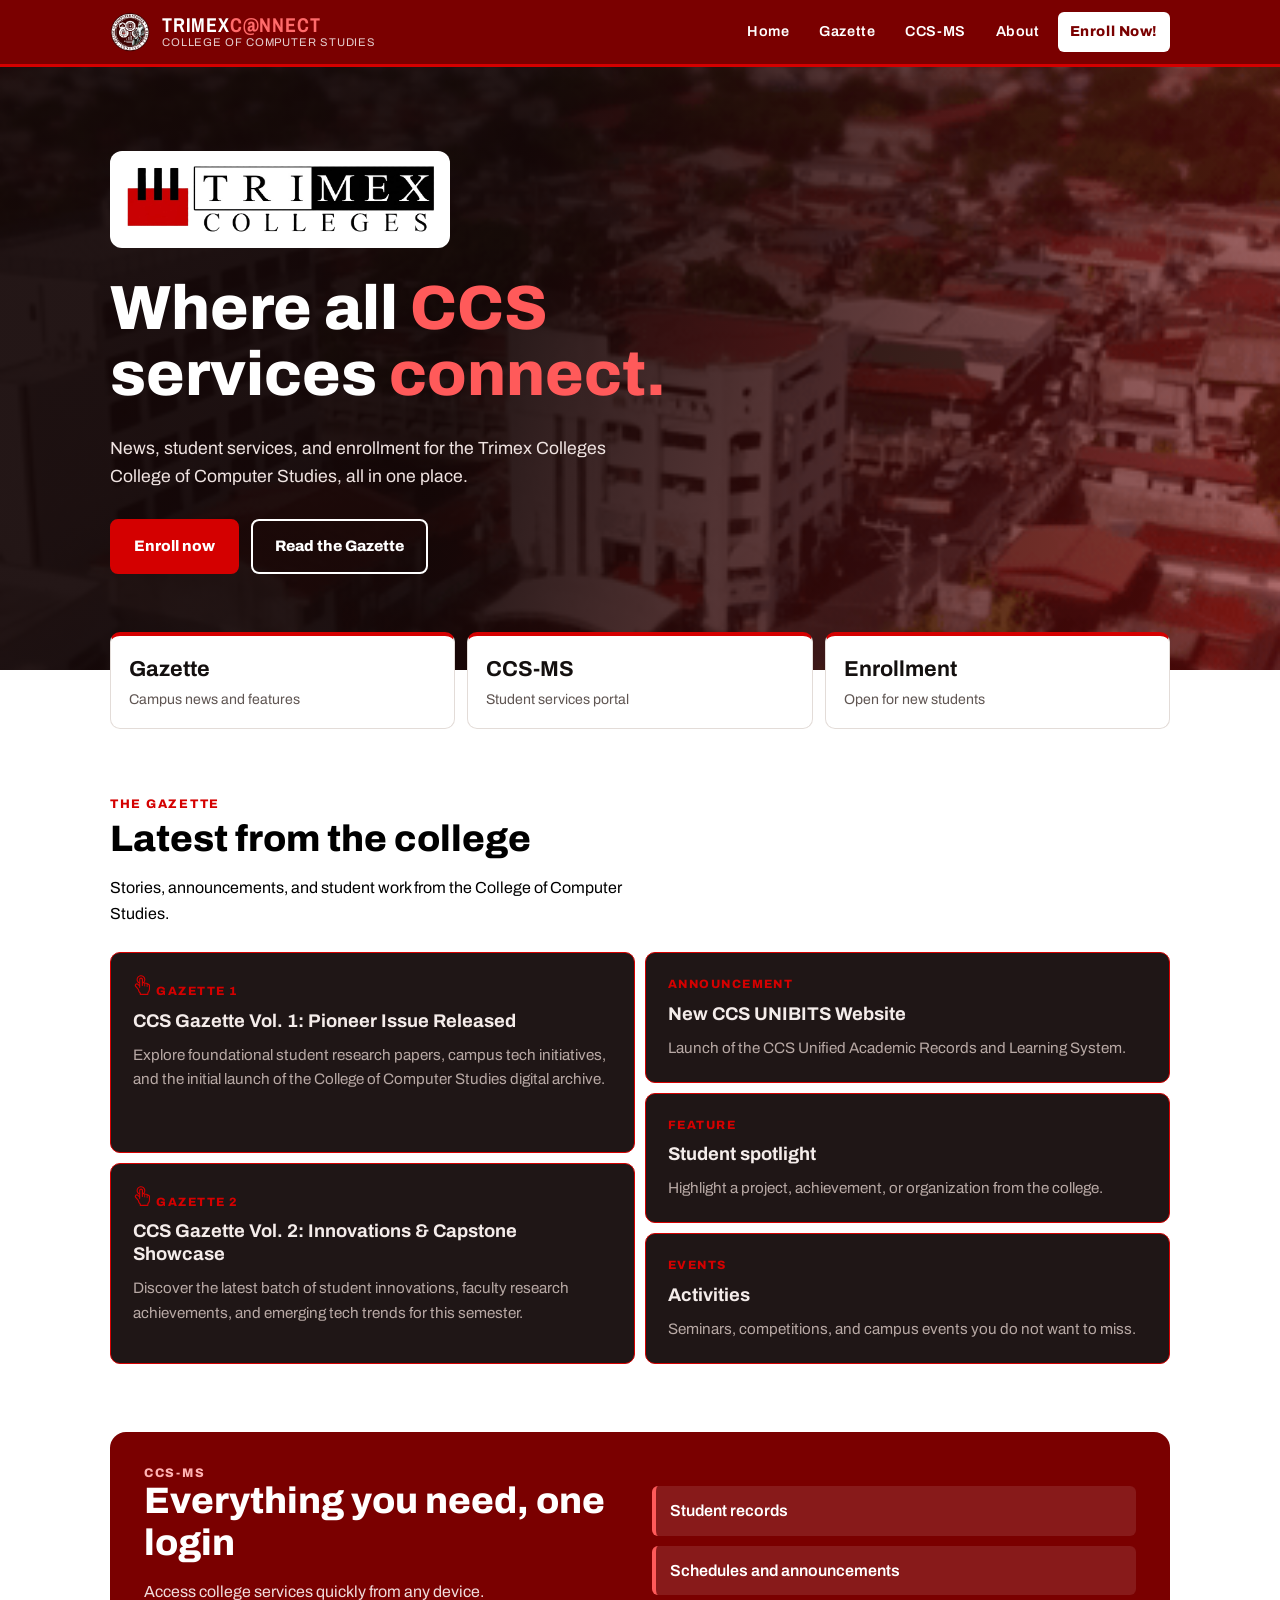
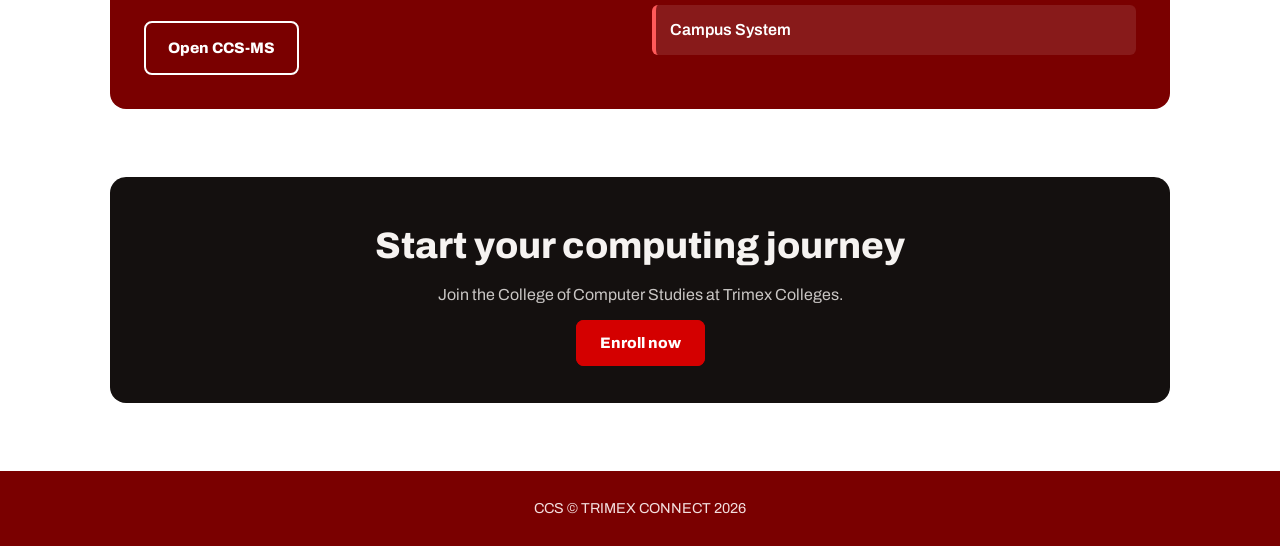
==== index.html @ 0bebf40c "Initial commit" ====
<!DOCTYPE html>
<html lang="en">
<head>
  <meta charset="utf-8">
  <meta name="viewport" content="width=device-width, initial-scale=1, viewport-fit=cover">
  <title>TrimexConnect | College of Computer Studies</title>
  <link rel="stylesheet" href="https://fonts.googleapis.com/css2?family=Archivo:wght@400;600;800&family=Archivo+Narrow:wght@600&display=swap">
  <link rel="stylesheet" href="style.css">
</head>
<body>
  <header>
    <div class="nav">
      <a href="#home"><img src="logoofccs.png" alt="css_logo" class="ccslogo" ></a>
      <a class="brand" href="#home">TRIMEX<b>C@NNECT</b><small>College of Computer Studies</small></a>
      <nav>
        <a href="#home">Home</a>
        <a href="#gazette">Gazette</a>
        <details class="ccs-dropdown" name="site-dropdown">
          <summary>CCS-MS</summary>
          <div class="ccs-menu">
            <a href="https://trimexconnect.com/capstonethesis/login.php">Research Management System</a>
            <a href="https://trimexconnect.com/researchmanual/">Research Manual</a>
            <a href="https://trimexconnect.com/e-data/">Data Science Platform</a>
            <a href="https://trimexconnect.com/coderkiosk/">CCS Online Compiler</a>
            <a href="https://trimexconnect.com/iskuling/lms/login.php">CCS LMS Management</a>
            <a href="https://trimexconnect.com/voting/acts/">CCS ACTS Voting System</a>
            <a href="https://trimexconnect.com/voting/acse/">ACSE ACTS Voting System</a>
            <a href="https://trimexconnect.com/crowntab/">CCS Pageant Management System</a>
            <a href="https://trimexconnect.com/academy/netsec/login.php">Cybersecurity Arena</a>
            <a href="https://trimexconnect.com/e-hack/">Educational Cyber Range</a>
            <a href="https://trimexconnect.com/dikoalam/infosec/">Network Cybersecurity Training Lab</a>
            <a href="https://trimexconnect.com/dikoalam/infosec/">Cybersecurity Training Lab</a>
            <a href="https://trimexconnect.com/ojtms/">CCS OJT Monitoring</a>
            <a href="https://trimexconnect.com/201ccs/">CCS Student and Faculty Portfolio</a>
          </div>
        </details>
        <a href="about.html">About</a>
        <a class="cta" href="#enroll">Enroll Now!</a>
        <details class="mobile-nav">
          <summary>Menu</summary>
          <div class="mobile-menu">
            <a href="#home">Home</a>
            <a href="#gazette">Gazette</a>
            <details class="mobile-ccs-dropdown" name="mobile-site-dropdown">
              <summary>CCS-MS</summary>
              <div class="mobile-ccs-menu">
                <a href="https://trimexconnect.com/capstonethesis/login.php">Research Management System</a>
                <a href="https://trimexconnect.com/researchmanual/">Research Manual</a>
                <a href="https://trimexconnect.com/e-data/">Data Science Platform</a>
                <a href="https://trimexconnect.com/coderkiosk/">CCS Online Compiler</a>
                <a href="https://trimexconnect.com/iskuling/lms/login.php">CCS LMS Management</a>
                <a href="https://trimexconnect.com/voting/acts/">CCS ACTS Voting System</a>
                <a href="https://trimexconnect.com/voting/acse/">ACSE ACTS Voting System</a>
                <a href="https://trimexconnect.com/crowntab/">CCS Pageant Management System</a>
                <a href="https://trimexconnect.com/academy/netsec/login.php">Cybersecurity Arena</a>
                <a href="https://trimexconnect.com/e-hack/">Educational Cyber Range</a>
                <a href="https://trimexconnect.com/dikoalam/infosec/">Network Cybersecurity Training Lab</a>
                <a href="https://trimexconnect.com/dikoalam/infosec/">Cybersecurity Training Lab</a>
                <a href="https://trimexconnect.com/ojtms/">CCS OJT Monitoring</a>
                <a href="https://trimexconnect.com/201ccs/">CCS Student and Faculty Portfolio</a>
              </div>
            </details>
            <a href="about.html">About</a>
            <a href="#enroll">Enroll Now!</a>
          </div>
        </details>
      </nav>
    </div>
  </header>

  <div class="hero" id="home">
    <div class="in">
      <div class="pill">
        <img src="logo.png" alt="Trimex Colleges">
      </div>
      <h1>Where all <span>CCS</span> services <span>connect.</span></h1>
      <p>News, student services, and enrollment for the Trimex Colleges College of Computer Studies, all in one place.</p>
      <div class="btns">
        <a class="btn p" href="#enroll">Enroll now</a>
        <a class="btn" href="#gazette">Read the Gazette</a>
      </div>
    </div>
  </div>

  <div class="stats">
    <div class="stat">
      <b>Gazette</b>
      <span>Campus news and features</span>
    </div>
    <div class="stat">
      <b>CCS-MS</b>
      <span>Student services portal</span>
    </div>
    <div class="stat">
      <b>Enrollment</b>
      <span>Open for new students</span>
    </div>
  </div>

  <section id="gazette">
  <div class="gazette-header">
    <div class="kick">The Gazette</div>
    <h2>Latest from the college</h2>
    <p class="lead">Stories, announcements, and student work from the College of Computer Studies.</p>
  </div>

  <div class="gazette-grid">

    <!-- Left column -->
    <div class="gazette-column">
      <a class="gazette-card-left" href="https://trimexconnect.com/ccs/gazette/">
        <span class="gazette-label">
          <svg class="icon" viewBox="0 0 36 36" aria-hidden="true" focusable="false" xmlns="http://www.w3.org/2000/svg">
          <path fill="currentColor" d="M30.4,17.6c-1.8-1.9-4.2-3.2-6.7-3.7c-1.1-0.3-2.2-0.5-3.3-0.6c2.8-3.3,2.3-8.3-1-11.1s-8.3-2.3-11.1,1s-2.3,8.3,1,11.1
            c0.6,0.5,1.2,0.9,1.8,1.1v2.2l-1.6-1.5c-1.4-1.4-3.7-1.4-5.2,0c-1.4,1.4-1.5,3.6-0.1,5l4.6,5.4c0.2,1.4,0.7,2.7,1.4,3.9
            c0.5,0.9,1.2,1.8,1.9,2.5v1.9c0,0.6,0.4,1,1,1h13.6c0.5,0,1-0.5,1-1v-2.6c1.9-2.3,2.9-5.2,2.9-8.1v-5.8
            C30.7,17.9,30.6,17.7,30.4,17.6z M8.4,8.2c0-3.3,2.7-5.9,6-5.8c3.3,0,5.9,2.7,5.8,6c0,1.8-0.8,3.4-2.2,4.5V7.9
            c-0.1-1.8-1.6-3.2-3.4-3.2c-1.8-0.1-3.4,1.4-3.4,3.2v5.2C9.5,12.1,8.5,10.2,8.4,8.2L8.4,8.2z M28.7,24c0.1,2.6-0.8,5.1-2.5,7.1
            c-0.2,0.2-0.4,0.4-0.4,0.7v2.1H14.2v-1.4c0-0.3-0.2-0.6-0.4-0.8c-0.7-0.6-1.3-1.3-1.8-2.2c-0.6-1-1-2.2-1.2-3.4
            c0-0.2-0.1-0.4-0.2-0.6l-4.8-5.7c-0.3-0.3-0.5-0.7-0.5-1.2c0-0.4,0.2-0.9,0.5-1.2c0.7-0.6,1.7-0.6,2.4,0l2.9,2.9v3l1.9-1V7.9
            c0.1-0.7,0.7-1.3,1.5-1.2c0.7,0,1.4,0.5,1.4,1.2v11.5l2,0.4v-4.6c0.1-0.1,0.2-0.1,0.3-0.2c0.7,0,1.4,0.1,2.1,0.2v5.1l1.6,0.3v-5.2
            l1.2,0.3c0.5,0.1,1,0.3,1.5,0.5v5l1.6,0.3v-4.6c0.9,0.4,1.7,1,2.4,1.7L28.7,24z"/>
          </svg>
          Gazette 1</span>
        <h3>CCS Gazette Vol. 1: Pioneer Issue Released </h3>
        <p>
          Explore foundational student research papers, campus tech initiatives,
          and the initial launch of the College of Computer Studies digital archive.
        </p>
        
      </a>

      <a class="gazette-card-left" href="#gazette">
        <span class="gazette-label">
          <svg class="icon" viewBox="0 0 36 36" aria-hidden="true" focusable="false" xmlns="http://www.w3.org/2000/svg">
          <path fill="currentColor" d="M30.4,17.6c-1.8-1.9-4.2-3.2-6.7-3.7c-1.1-0.3-2.2-0.5-3.3-0.6c2.8-3.3,2.3-8.3-1-11.1s-8.3-2.3-11.1,1s-2.3,8.3,1,11.1
            c0.6,0.5,1.2,0.9,1.8,1.1v2.2l-1.6-1.5c-1.4-1.4-3.7-1.4-5.2,0c-1.4,1.4-1.5,3.6-0.1,5l4.6,5.4c0.2,1.4,0.7,2.7,1.4,3.9
            c0.5,0.9,1.2,1.8,1.9,2.5v1.9c0,0.6,0.4,1,1,1h13.6c0.5,0,1-0.5,1-1v-2.6c1.9-2.3,2.9-5.2,2.9-8.1v-5.8
            C30.7,17.9,30.6,17.7,30.4,17.6z M8.4,8.2c0-3.3,2.7-5.9,6-5.8c3.3,0,5.9,2.7,5.8,6c0,1.8-0.8,3.4-2.2,4.5V7.9
            c-0.1-1.8-1.6-3.2-3.4-3.2c-1.8-0.1-3.4,1.4-3.4,3.2v5.2C9.5,12.1,8.5,10.2,8.4,8.2L8.4,8.2z M28.7,24c0.1,2.6-0.8,5.1-2.5,7.1
            c-0.2,0.2-0.4,0.4-0.4,0.7v2.1H14.2v-1.4c0-0.3-0.2-0.6-0.4-0.8c-0.7-0.6-1.3-1.3-1.8-2.2c-0.6-1-1-2.2-1.2-3.4
            c0-0.2-0.1-0.4-0.2-0.6l-4.8-5.7c-0.3-0.3-0.5-0.7-0.5-1.2c0-0.4,0.2-0.9,0.5-1.2c0.7-0.6,1.7-0.6,2.4,0l2.9,2.9v3l1.9-1V7.9
            c0.1-0.7,0.7-1.3,1.5-1.2c0.7,0,1.4,0.5,1.4,1.2v11.5l2,0.4v-4.6c0.1-0.1,0.2-0.1,0.3-0.2c0.7,0,1.4,0.1,2.1,0.2v5.1l1.6,0.3v-5.2
            l1.2,0.3c0.5,0.1,1,0.3,1.5,0.5v5l1.6,0.3v-4.6c0.9,0.4,1.7,1,2.4,1.7L28.7,24z"/>
          </svg>
          Gazette 2</span>
        <h3>CCS Gazette Vol. 2: Innovations &amp; Capstone Showcase</h3>
        <p>
          Discover the latest batch of student innovations, faculty research
          achievements, and emerging tech trends for this semester.
        </p>
      </a>
    </div>

    <!-- Right -->
    <div class="gazette-column">
      <a class="gazette-card" href="#gazette">
        <span class="gazette-label">Announcement</span>
        <h3>New CCS UNIBITS Website</h3>
        <p>Launch of the CCS Unified Academic Records and Learning System.</p>
      </a>

      <a class="gazette-card" href="#gazette">
        <span class="gazette-label">Feature</span>
        <h3>Student spotlight</h3>
        <p>Highlight a project, achievement, or organization from the college.</p>
      </a>

      <a class="gazette-card" href="#gazette">
        <span class="gazette-label">Events</span>
        <h3>Activities</h3>
        <p>Seminars, competitions, and campus events you do not want to miss.</p>
      </a>
    </div>

  </div>
</section>

<section id="ccs-ms">
  <div class="ms">
    <div>
      <div class="kick kick-light">CCS-MS</div>
      <h2>Everything you need, one login</h2>
      <p>Access college services quickly from any device.</p>
      <!-- optimize in javascript plssss --> 
      <details class="ms-dropdown">
        <summary class="btn">Open CCS-MS</summary>
        <div class="ms-menu">
          <a href="https://trimexconnect.com/capstonethesis/login.php">Research Management System</a>
          <a href="https://trimexconnect.com/researchmanual/">Research Manual</a>
          <a href="https://trimexconnect.com/e-data/">Data Science Platform</a>
          <a href="https://trimexconnect.com/coderkiosk/">CCS Online Compiler</a>
          <a href="https://trimexconnect.com/iskuling/lms/login.php">CCS LMS Management</a>
          <a href="https://trimexconnect.com/voting/acts/">CCS ACTS Voting System</a>
          <a href="https://trimexconnect.com/voting/acse/">ACSE ACTS Voting System</a>
          <a href="https://trimexconnect.com/crowntab/">CCS Pageant Management System</a>
          <a href="https://trimexconnect.com/academy/netsec/login.php">Cybersecurity Arena</a>
          <a href="https://trimexconnect.com/e-hack/">Educational Cyber Range</a>
          <a href="https://trimexconnect.com/dikoalam/infosec/">Network Cybersecurity Training Lab</a>
          <a href="https://trimexconnect.com/ojtms/">CCS OJT Monitoring</a>
          <a href="https://trimexconnect.com/201ccs/">CCS Student and Faculty Portfolio</a>
        </div>
      </details>
    </div>

    <ul>
      <li>Student records</li>
      <li>Schedules and announcements</li>
      <li>Campus System</li>
    </ul>
  </div>
</section>

  <section id="enroll">
    <div class="enroll" style="margin-top:0">
      <h2>Start your computing journey</h2>
      <p>Join the College of Computer Studies at Trimex Colleges.</p>
      <a class="btn p" href="https://www.trimexcolleges.edu.ph/online-enrollment">Enroll now</a>
    </div>
  </section>

  <footer> CCS &copy; TRIMEX CONNECT 2026</footer>
</body>
</html>
---- style.css ----
/* Theme tokens and global defaults */
:root {
  --maroon: #7a0000;
  --red: #d40000;
  --ink: #14100f;
  --bg: #f6f3f1;
  --card: #fff;
  --mut: #5f5552;
  --line: #e3dcd8;
  box-sizing: border-box;
  padding-top: env(safe-area-inset-top, 0px);
  padding-bottom: env(safe-area-inset-bottom, 0px);
}

@media (prefers-color-scheme: dark) {
  :root:not([data-theme="light"]) {
    --bg: #140e0e;
    --card: #1f1616;
    --ink: #f4ecea;
    --mut: #b8a9a5;
    --line: #3a2a2a;
  }
}

:root[data-theme="dark"] {
  --bg: #140e0e;
  --card: #1f1616;
  --ink: #f4ecea;
  --mut: #b8a9a5;
  --line: #3a2a2a;
}

html {
  scroll-behavior: smooth;
  scroll-padding-top: calc(72px + env(safe-area-inset-top, 0px));
}

* {
  box-sizing: border-box;
}

body {
  margin: 0;
  background: #fff;
  color: var(--ink);
  font-family: "Archivo", system-ui, sans-serif;
  font-size: 16px;
  line-height: 1.6;
}

p,
li,
summary,
a,
span,
button,
input,
textarea {
  font: inherit;
}

a {
  color: inherit;
  text-decoration: none;
}

/* Header */

header {
  position: sticky;
  top: env(safe-area-inset-top, 0px);
  z-index: 10;
  background: var(--maroon);
  color: #fff;
  border-bottom: 3px solid var(--red);
}

.ccslogo{
    height: 40px; 
  width: auto; 
  display: block;
  }

.nav {
  max-width: 1100px;
  margin: 0 auto;
  padding: 12px 20px;
  display: flex;
  align-items: center;
  justify-content: flex-start;
  gap: 12px;
  flex-wrap: wrap;
}

.nav > nav {
  margin-left: auto;
}

.brand {
  font: 800 1.25rem/1 "Archivo Narrow", Archivo, sans-serif;
  letter-spacing: .04em;
}

.brand small {
  display: block;
  font: 400 .7rem/1.3 Archivo, sans-serif;
  letter-spacing: .08em;
  opacity: .8;
  text-transform: uppercase;
}

nav,
nav a,
nav summary,
.btn,
.btns a,
.cta,
.kick,
.gazette-label,
.gazette-card h3,
.gazette-card-left h3,
.stat b,
.ms li,
footer,
.enroll p,
.lead,
.ms p {
  font-family: "Archivo", system-ui, sans-serif;
}

.brand b {
  color: #ff6b6b;
}

nav {
  position: relative;
  display: flex;
  gap: 6px;
  flex-wrap: wrap;
  align-items: center;
}

nav a,
nav summary {
  padding: 8px 12px;
  border-radius: 6px;
  font-weight: 600;
  font-size: .9rem;
  letter-spacing: .04em;
}

nav summary {
  list-style: none;
  cursor: pointer;
}

nav summary::-webkit-details-marker {
  display: none;
}

.ccs-dropdown {
  position: static;
}

.ccs-dropdown[open] > summary,
nav summary:hover {
  background: rgba(255, 255, 255, .14);
}

.ccs-menu,
.mobile-ccs-menu {
  overflow-y: auto;
  padding: 8px;
  border: 1px solid var(--line);
  border-radius: 8px;
  background: var(--card);
  color: var(--ink);
}

.ccs-menu {
  position: absolute;
  top: calc(100% + 10px);
  right: 0;
  width: min(312px, calc(100vw - 32px));
  max-height: min(82vh, 650px);
  box-shadow: 0 12px 32px rgba(20, 16, 15, .2);
}

.ccs-dropdown:hover > .ccs-menu,
.ccs-dropdown:focus-within > .ccs-menu {
  display: block;
}

nav .ccs-menu a {
  display: block;
  padding: 10px 12px;
  border-radius: 4px;
  font-weight: 400;
  font-size: .95rem;
  letter-spacing: 0;
  line-height: 1.45;
}

nav .ccs-menu a:hover,
nav .ccs-menu a:focus-visible {
  background: var(--bg);
  color: var(--maroon);
}
nav a:hover {
  background: rgba(255, 255, 255, .14);
}

nav a.cta {
  background: #fff;
  color: var(--maroon);
  font-weight: 800;
}

/* Hero and calls to action */
.hero {
  position: relative;
  color: #fff;
  background: linear-gradient(105deg, rgba(20, 6, 6, .93) 38%, rgba(122, 0, 0, .55)), url(buildingschoolGIFbg.gif) center/cover;
}

.hero .in {
  max-width: 1100px;
  margin: 0 auto;
  padding: 84px 20px 96px;
  display: grid;
  gap: 28px;
}

.pill img {
  display: block;
  width: min(340px, 100%);
  height: auto;
  background: #fff;
  padding: 10px;
  border-radius: 12px;
}

h1 {
  font: 800 clamp(2.2rem, 6vw, 3.9rem)/1.05 Archivo, sans-serif;
  margin: 0;
  max-width: 16ch;
}

h1 span {
  color: #ff5a5a;
}

.hero p {
  max-width: 52ch;
  font-size: 1.1rem;
  margin: 0;
  color: #f0e4e2;
}

.btns {
  display: flex;
  gap: 12px;
  flex-wrap: wrap;
}

.btn {
  padding: 13px 22px;
  border-radius: 8px;
  font-size: 0.95rem;
  font-weight: 800;
  border: 2px solid #fff;
}

.btn.p {
  background: var(--red);
  border-color: var(--red);
  color: white;
}

.btn:hover {
  filter: brightness(1.12);
}

/* Stats, and content cards */
.stats {
  max-width: 1100px;
  margin: -38px auto 0;
  padding: 0 20px;
  position: relative;
  display: grid;
  grid-template-columns: repeat(auto-fit, minmax(170px, 1fr));
  gap: 12px;
}

.stat {
  background: var(--card);
  border: 1px solid var(--line);
  border-top: 4px solid var(--red);
  border-radius: 10px;
  padding: 16px 18px;
}

.stat b {
  display: block;
  font-size: 1.35rem;
}

.stat span {
  color: var(--mut);
  font-size: .88rem;
}

section {
  max-width: 1100px;
  margin: 0 auto;
  padding: 68px 20px 0;
}

.kick {
  color: var(--red);
  font: 800 .78rem Archivo, sans-serif;
  letter-spacing: .14em;
  text-transform: uppercase;
}

h2 {
  font: 800 clamp(1.6rem, 4vw, 2.3rem)/1.15 Archivo, sans-serif;
  margin: .2em 0 .4em;
}

.lead {
  color: #000;
  max-width: 60ch;
  margin: 0 0 26px;
}

/* gazette*/

.gazette-header {
  color: #000; 
}

.gazette-grid {
  display: grid;
  grid-template-columns: repeat(2, minmax(0, 1fr));
  gap: 10px;
}

.gazette-column {
  display: flex;
  flex-direction: column;
  gap: 10px;
}

.gazette-card, 
.gazette-card-left {
  --card-bg: #1f1616;
  --card-text: #f4ecea;
  --card-muted: #b8a9a5;

  flex: 1; 
  padding: 22px;
  background: var(--card-bg);
  color: var(--card-text);
  border: 1px solid var(--red);
  border-radius: 10px;
  transition: transform .15s, border-color .15s;
}

.gazette-card:hover,
.gazette-card-left:hover {
  transform: translateY(-3px);
  border-color: #ff5a5a;
}

.gazette-card{
  cursor:default
}

.gazette-card-left{
  cursor:pointer
}

.gazette-label {
  display: block;
  margin-bottom: 8px;
  color: var(--red);
  font-size: .75rem;
  font-weight: 800;
  letter-spacing: .12em;
  text-transform: uppercase;
}

.gazette-label svg{
    width: 20px;
    height: 20px;
}

.gazette-card h3, 
.gazette-card-left h3 {
  margin: 0 0 10px;
  font-size: 1.15rem;
  line-height: 1.25;
}

.gazette-card p, 
.gazette-card-left p {
  margin: 0;
  color: var(--card-muted);
  font-size: .95rem;
}

/* CCS-MS and enroll nyeow */
.ms {
  display: grid;
  grid-template-columns: repeat(auto-fit, minmax(280px, 1fr));
  gap: 24px;
  align-items: center;
  background: var(--maroon);
  color: #fff;
  border-radius: 16px;
  padding: 34px;
}

.ms h2 {
  margin-top: 0;
}

.ms p {
  color: #f0dcdc;
  margin: 0 0 16px;
}

.ms ul {
  list-style: none;
  margin: 0;
  padding: 0;
  display: grid;
  gap: 10px;
}

.ms li {
  background: rgba(255, 255, 255, .1);
  border-left: 4px solid #ff5a5a;
  padding: 12px 14px;
  border-radius: 6px;
  font-weight: 600;
}

.enroll {
  text-align: center;
  background: var(--ink);
  color: var(--bg);
  border-radius: 16px;
  padding: 48px 24px;
  margin-top: 68px;
}

.enroll h2 {
  margin-top: 0;
}

.enroll p {
  margin: 0 auto 22px;
  max-width: 48ch;
  opacity: .8;
}

/* feet :p */
footer {
  margin-top: 68px;
  background: var(--maroon);
  color: #f3dede;
  text-align: center;
  padding: 26px 20px calc(26px + env(safe-area-inset-bottom, 0px));
  font-size: .9rem;
}

a:focus-visible {
  outline: 3px solid #ffb3b3;
  outline-offset: 2px;
}

.gazette_text {
  color: #000;
}

/* ccs menu bottom?? */

.kick-light {
  color: #ffb3b3;
}

.ms-dropdown {
  position: relative;
  display: inline-block;
}

.ms-dropdown > summary {
  list-style: none;
  cursor: pointer;
}

.ms-dropdown > summary::-webkit-details-marker {
  display: none;
}


/* menuu */
.ms-menu {
  position: absolute;
  top: calc(100% + 8px);
  left: 0;
  z-index: 20;
  width: min(312px, calc(100vw - 48px));
  max-height: min(60vh, 420px);
  overflow-y: auto;
  padding: 8px;
  background: var(--card);
  color: var(--ink);
  border: 1px solid var(--line);
  border-radius: 8px;
  box-shadow: 0 12px 32px rgba(20, 16, 15, .25);
}

.ms-menu a {
  display: block;
  padding: 9px 12px;
  border-radius: 4px;
  font-size: .95rem;
  line-height: 1.45;
}

.ms-menu a:hover,
.ms-menu a:focus-visible {
  background: var(--bg);
  color: var(--maroon);
}

.mobile-nav {
  display: none;
}

/* Mobile related shi */
@media (max-width: 776.98px) {
  .nav {
    flex-wrap: nowrap;
  }

  .brand {
    flex: 1;
    min-width: 0;
  }

  nav {
    position: static;
    width: auto;
    justify-content: flex-end;
  }

  nav > a,
  nav > .ccs-dropdown {
    display: none;
  }

  .mobile-nav {
    display: block;
  }

  .mobile-nav summary {
    display: flex;
    align-items: center;
    justify-content: center;
    width: 44px;
    height: 44px;
    padding: 0;
    background: transparent;
    color: #fff;
    font-size: 0;
  }

  .mobile-nav > summary:hover,
  .mobile-nav[open] > summary {
    background: transparent;
  }

  .mobile-nav summary::after {
    width: 7px;
    height: 7px;
    border: solid currentColor;
    border-width: 0 2px 2px 0;
    content: "";
    transform: rotate(45deg) translateY(-2px);
  }

  .mobile-nav[open] > summary::after {
    transform: rotate(225deg) translateY(-2px);
  }

  .mobile-menu {
    position: absolute;
    top: 100%;
    right: 0;
    left: 0;
    width: auto;
    overflow: visible;
    padding: 11px 0;
    background: var(--maroon);
    color: #fff;
  }

  nav .mobile-menu a {
    display: block;
    min-height: 55px;
    padding: 14px 15%;
    font-size: .95rem;
    font-weight: 800;
    letter-spacing: 0;
    text-transform: uppercase;
  }

  nav .mobile-menu a:hover,
  nav .mobile-menu a:focus-visible {
    background: rgba(255, 255, 255, .14);
    color: #fff;
  }

  .mobile-ccs-dropdown > summary {
    display: flex;
    align-items: center;
    justify-content: flex-start;
    width: 100%;
    height: auto;
    min-height: 55px;
    padding: 14px 15%;
    color: #fff;
    font-size: .95rem;
    font-weight: 800;
    letter-spacing: 0;
    text-transform: uppercase;
  }

  .mobile-ccs-dropdown > summary::after {
    display: none;
  }

  .mobile-ccs-dropdown > summary:hover,
  .mobile-ccs-dropdown[open] > summary {
    background: rgba(255, 255, 255, .14);
  }

  .mobile-ccs-dropdown {
    position: relative;
  }

  .mobile-ccs-menu {
    display: none;
    position: absolute;
    top: calc(100% + 4px);
    left: 50%;
    z-index: 20;
    transform: translateX(-50%);
    width: min(312px, calc(100vw - 48px));
    max-height: min(60vh, 420px);
    max-height: min(60dvh, 420px);
    overflow-y: auto;
    overscroll-behavior-y: contain;
    -webkit-overflow-scrolling: touch;
    box-shadow: 0 8px 20px rgba(20, 16, 15, .2);
  }

  .mobile-ccs-dropdown:hover > .mobile-ccs-menu,
  .mobile-ccs-dropdown:focus-within > .mobile-ccs-menu,
  .mobile-ccs-dropdown[open] > .mobile-ccs-menu {
    display: block;
  }

  nav .mobile-menu .mobile-ccs-menu a {
    display: block;
    min-height: 0;
    padding: 9px 12px;
    border-radius: 4px;
    color: var(--ink);
    font-size: .95rem;
    font-weight: 400;
    letter-spacing: 0;
    line-height: 1.45;
    text-transform: none;
  }

  nav .mobile-menu .mobile-ccs-menu a:hover,
  nav .mobile-menu .mobile-ccs-menu a:focus-visible {
    background: var(--bg);
    color: var(--maroon);
  }

  .gazette-grid {
    grid-template-columns: 1fr;
  }

  
}
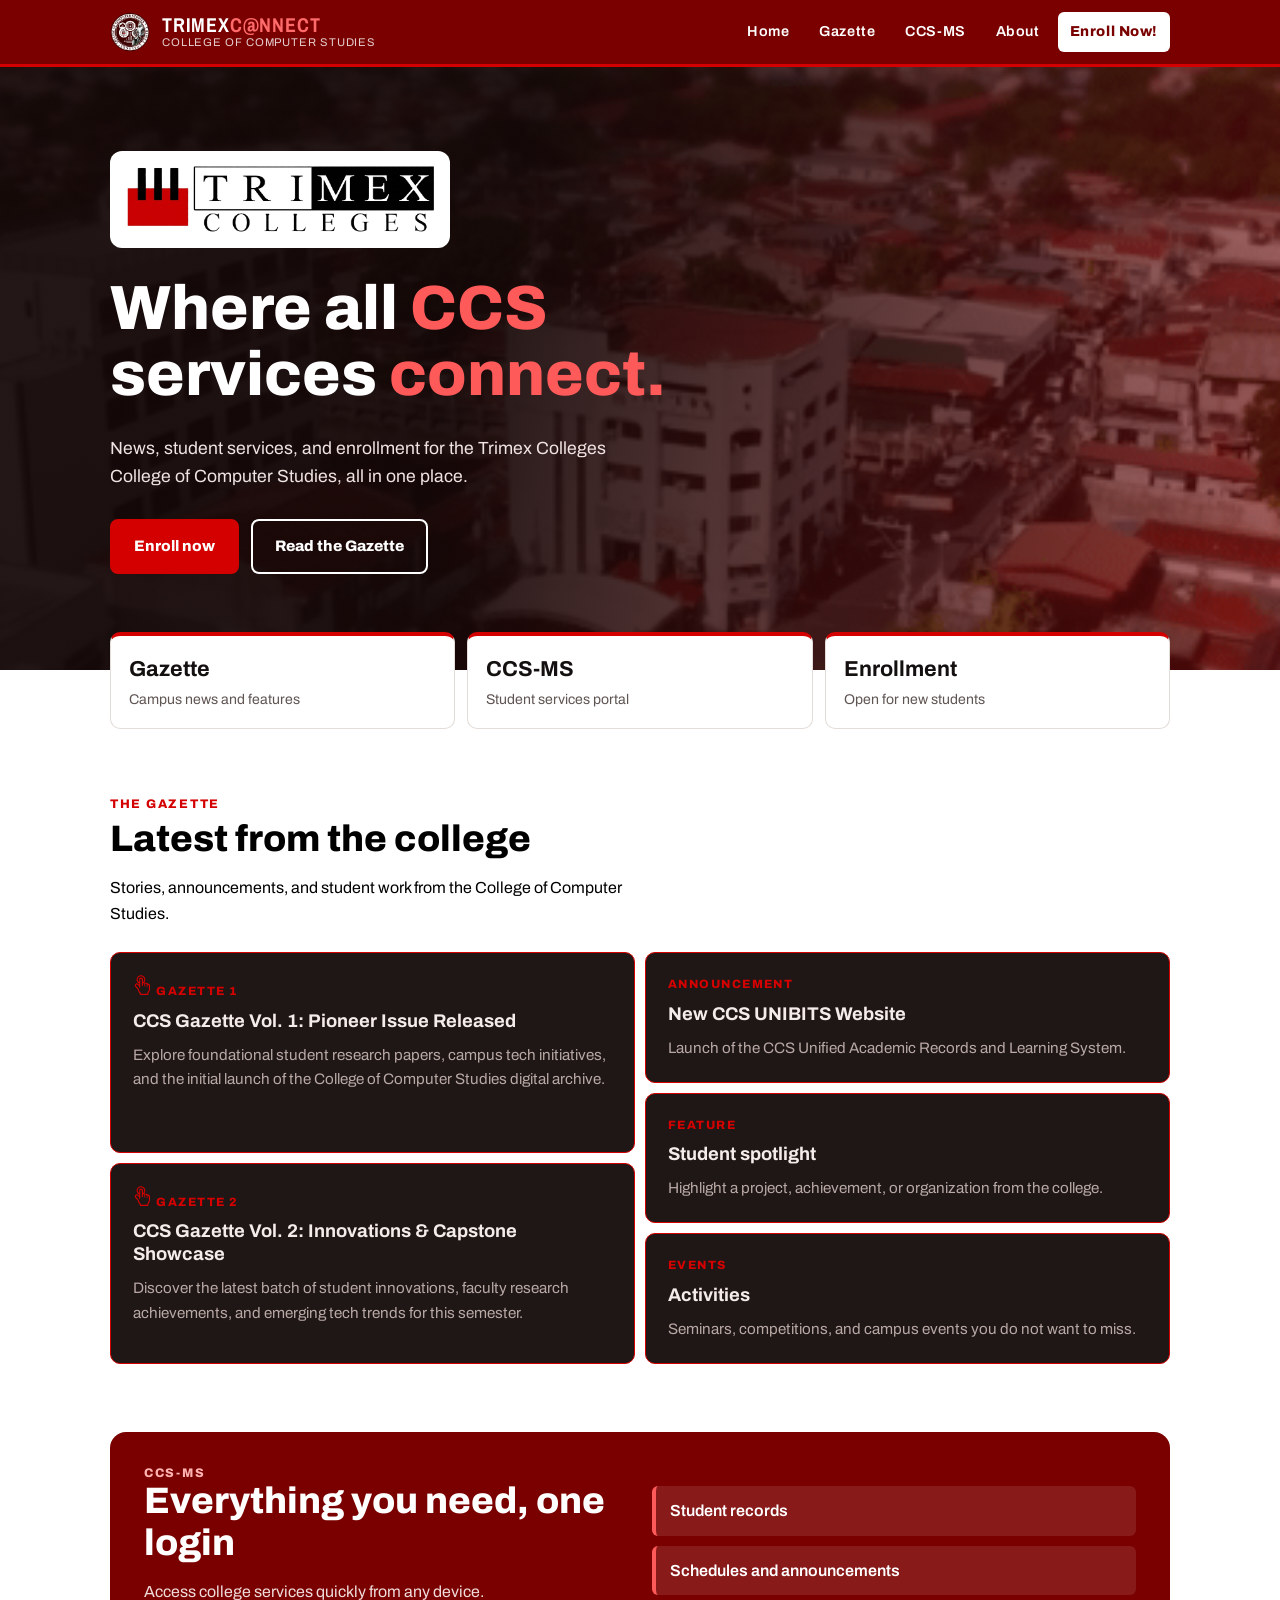
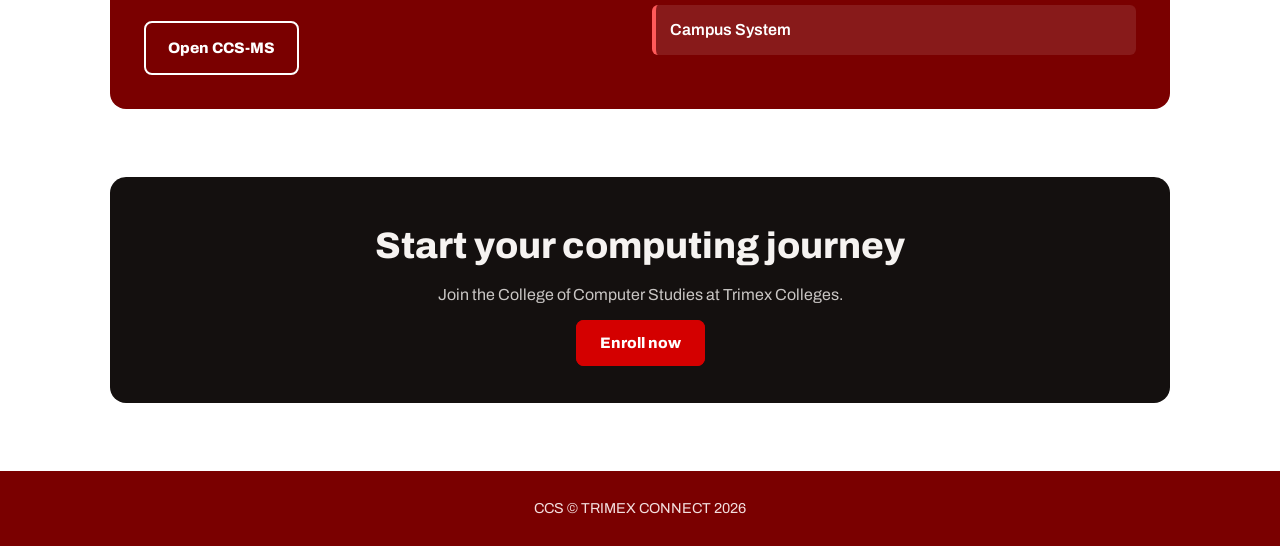
==== commit 68129e28: "javascript fix and optimized for dropdown closing" ====
--- a/index.html
+++ b/index.html
@@ -220,5 +220,9 @@
   </section>
 
   <footer> CCS &copy; TRIMEX CONNECT 2026</footer>
+
+    <!--TS FOR MY JAVASCRIPT RAWR-->
+  <script src="script.js" defer></script>
+  
 </body>
 </html>
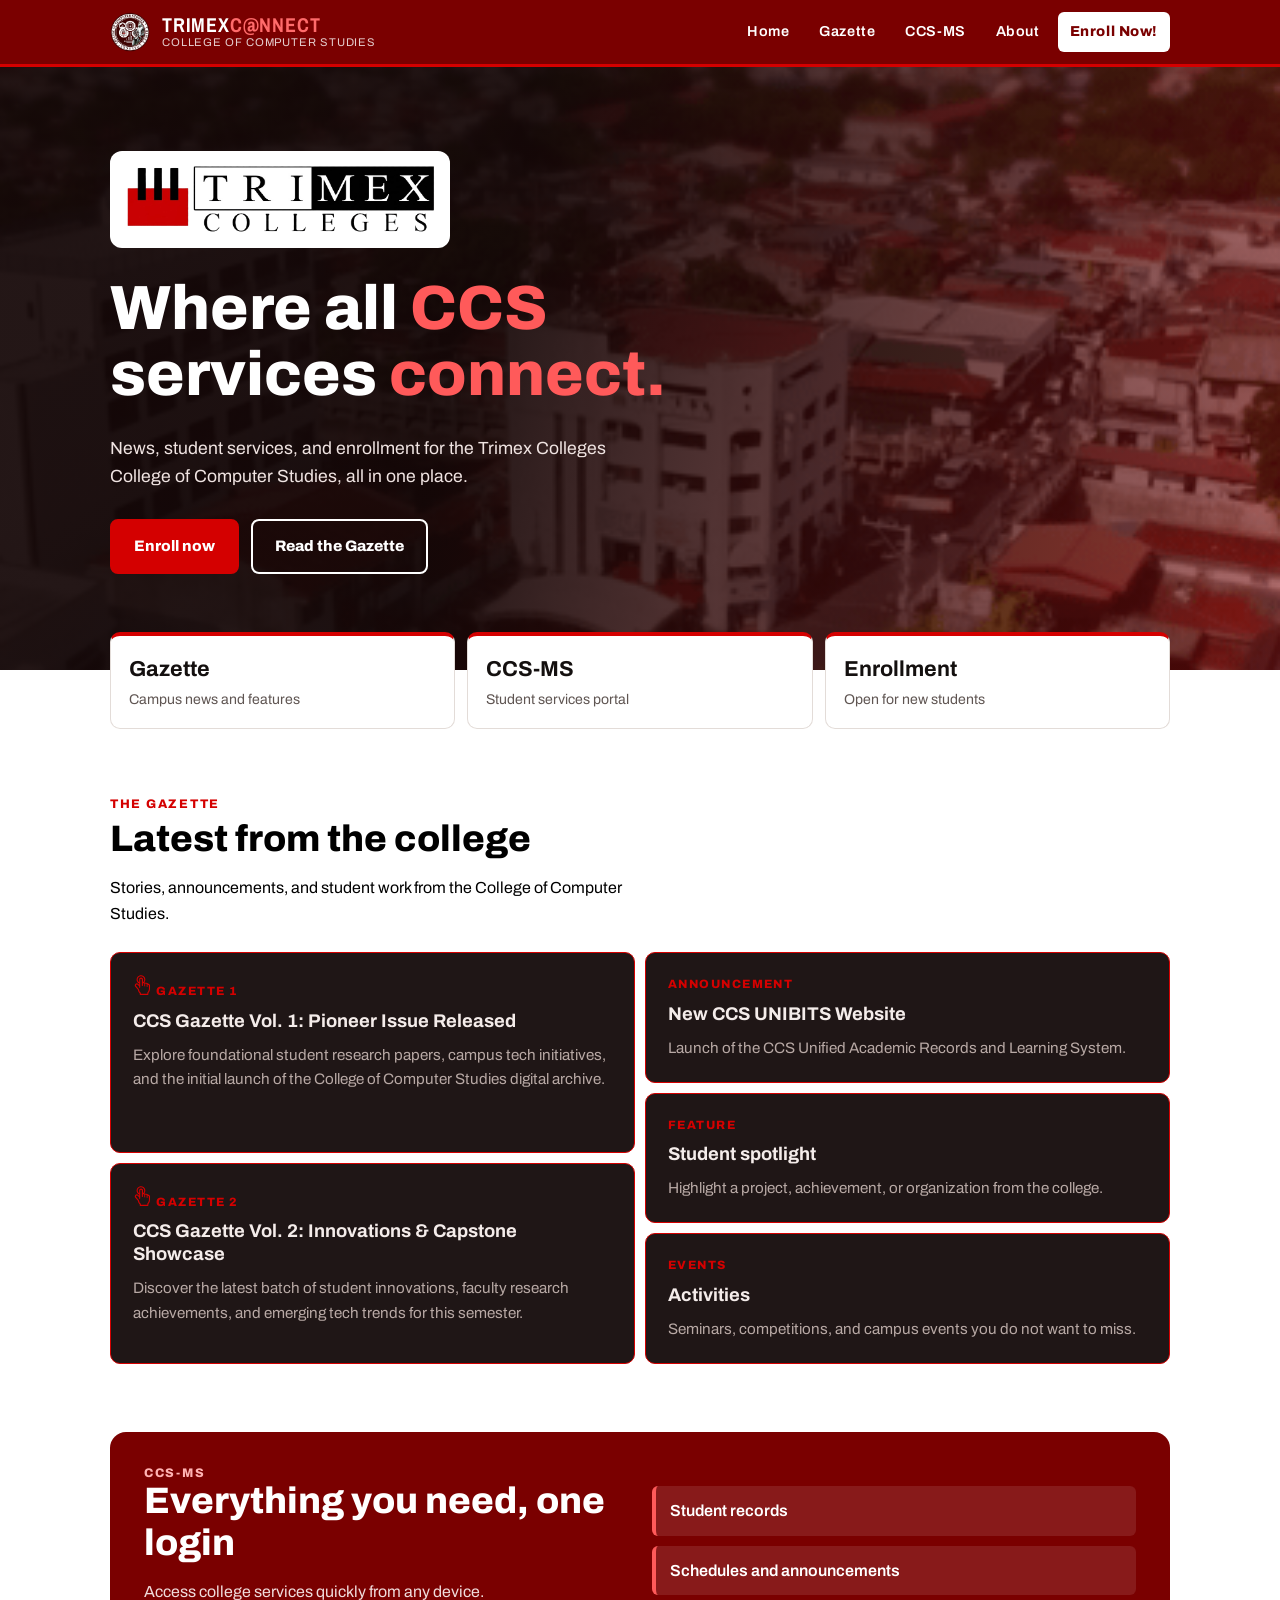
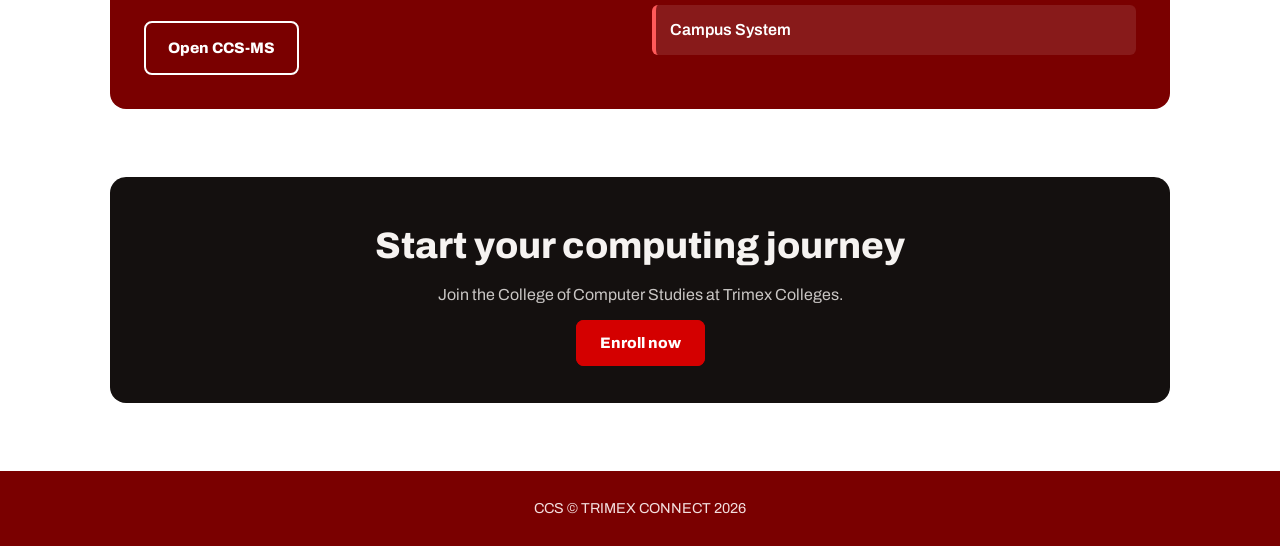
==== commit 99dc76e7: "revamped about page profile (card section only) all images moved to img folder for clean structure" ====
--- a/index.html
+++ b/index.html
@@ -10,7 +10,7 @@
 <body>
   <header>
     <div class="nav">
-      <a href="#home"><img src="logoofccs.png" alt="css_logo" class="ccslogo" ></a>
+      <a href="#home"><img src="img/logoofccs.png" alt="css_logo" class="ccslogo" ></a>
       <a class="brand" href="#home">TRIMEX<b>C@NNECT</b><small>College of Computer Studies</small></a>
       <nav>
         <a href="#home">Home</a>
@@ -71,7 +71,7 @@
   <div class="hero" id="home">
     <div class="in">
       <div class="pill">
-        <img src="logo.png" alt="Trimex Colleges">
+        <img src="img/logo.png" alt="Trimex Colleges">
       </div>
       <h1>Where all <span>CCS</span> services <span>connect.</span></h1>
       <p>News, student services, and enrollment for the Trimex Colleges College of Computer Studies, all in one place.</p>
--- a/style.css
+++ b/style.css
@@ -220,7 +220,7 @@
 .hero {
   position: relative;
   color: #fff;
-  background: linear-gradient(105deg, rgba(20, 6, 6, .93) 38%, rgba(122, 0, 0, .55)), url(buildingschoolGIFbg.gif) center/cover;
+  background: linear-gradient(105deg, rgba(20, 6, 6, .93) 38%, rgba(122, 0, 0, .55)), url(img/buildingschoolGIFbg.gif) center/cover;
 }
 
 .hero .in {
